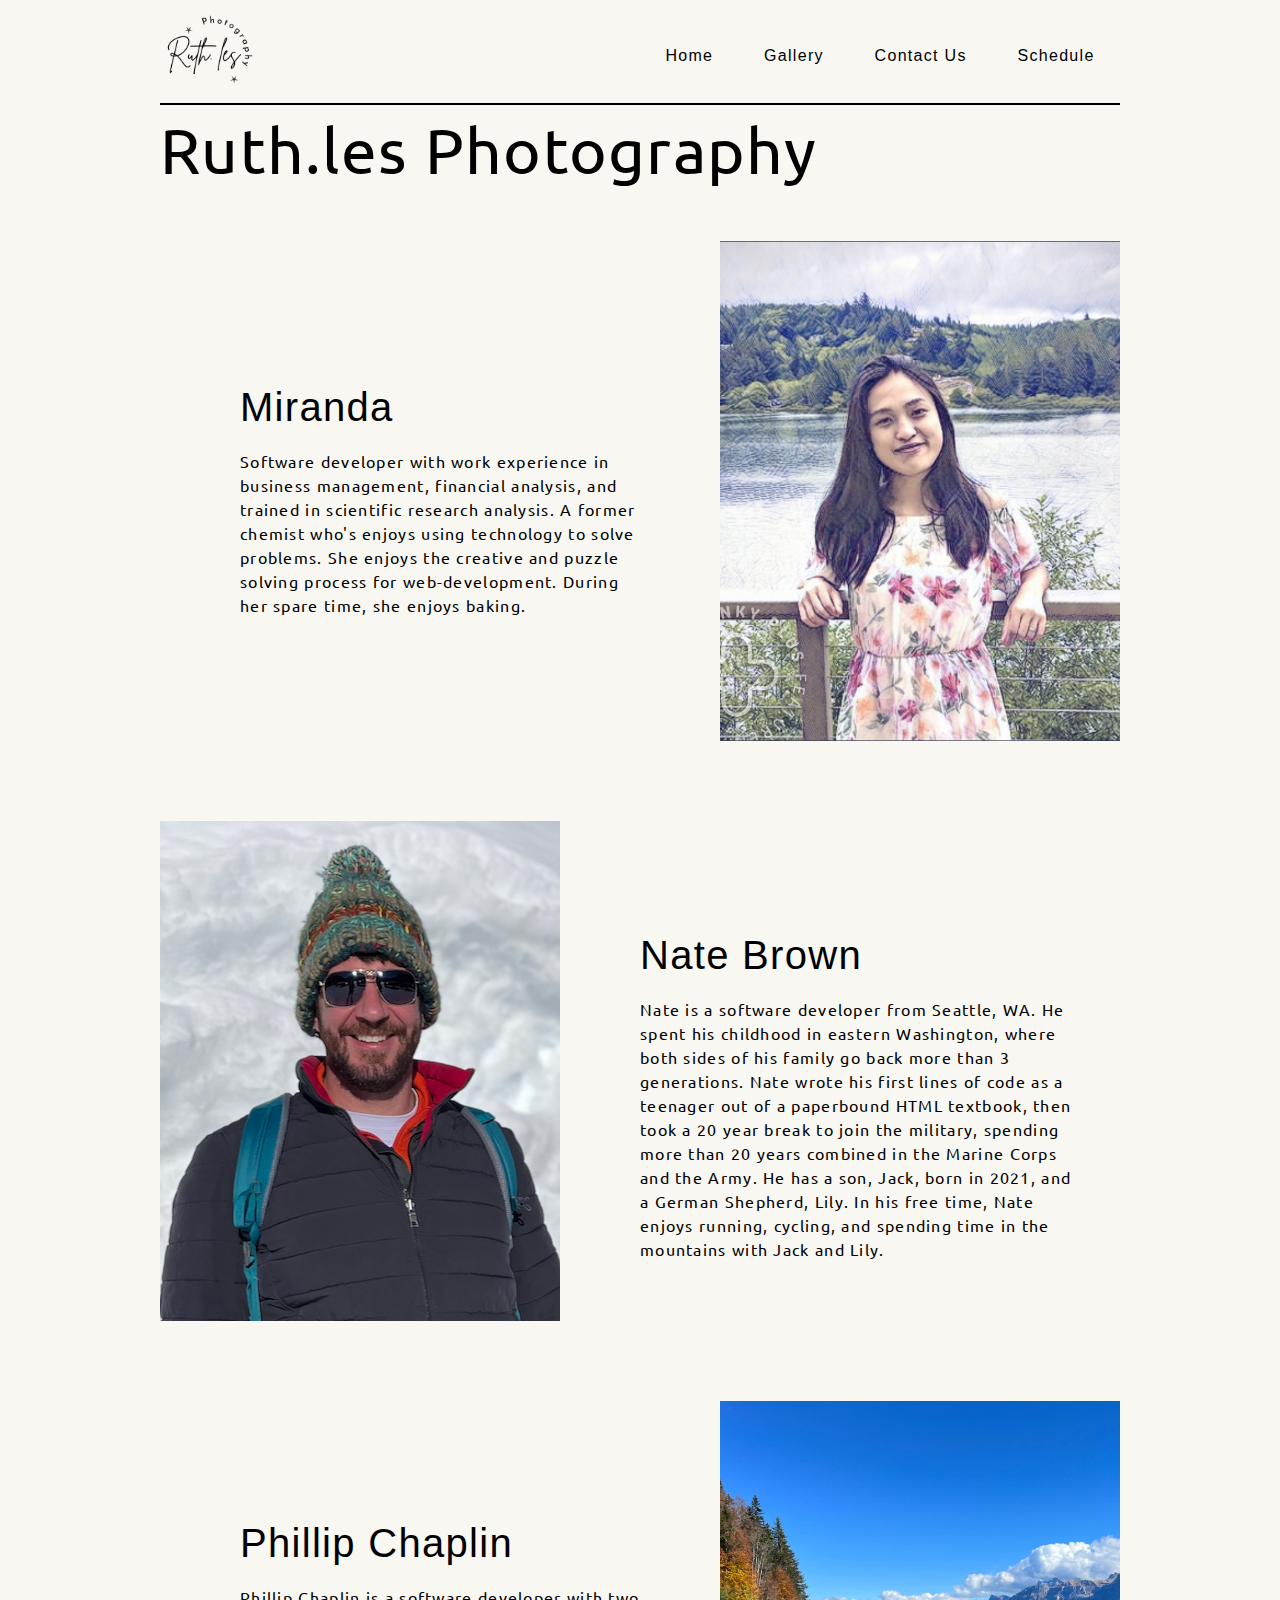
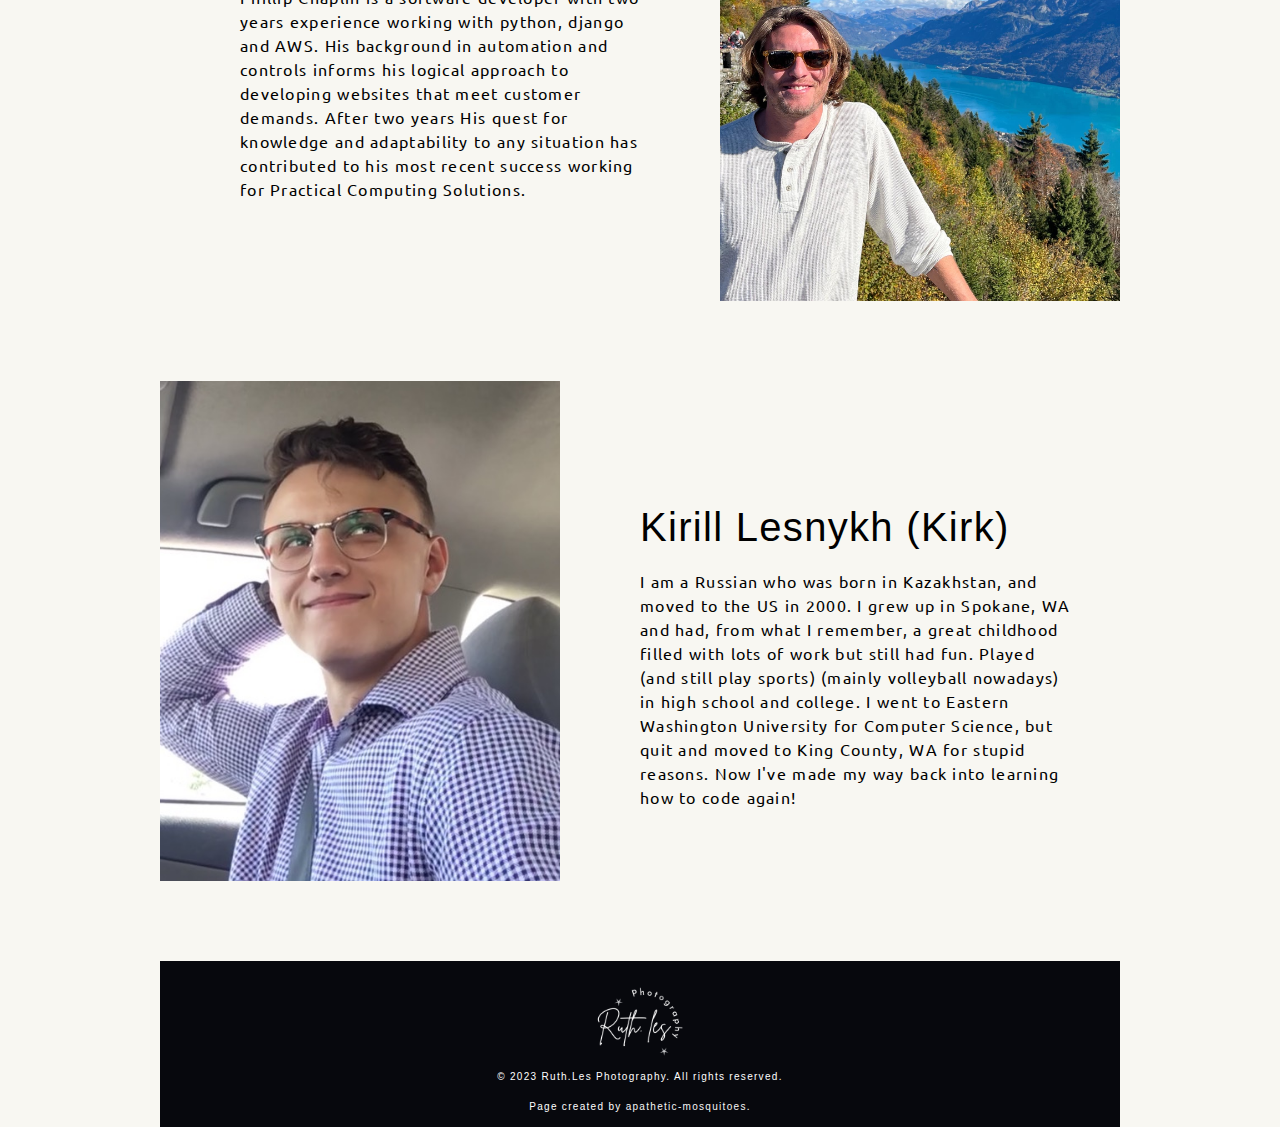
==== about-us.html @ 4361f5df "footer styled Merge branch 'dev' of https://github.com/apathetic-mosquitoes/ruthless into footer-sty" ====
<!DOCTYPE html>
<html lang="en">
<head>
    <meta charset="UTF-8">
    <meta http-equiv="X-UA-Compatible" content="IE=edge">
    <meta name="viewport" content="width=device-width, initial-scale=1.0">
    <title>Document</title>
    <link rel="stylesheet" href="css/reset.css">
    <link rel="stylesheet" href="css/style.css">
    <link rel="stylesheet" href="css/about-us.css">
    <link href="https://fonts.googleapis.com/css2?family=Ubuntu:wght@300;400&display=swap" rel="stylesheet">
</head>
<body>
    <header>
        <nav>
            <div class="logo">
                <a href="#"><img src= "img/Logo.png" alt="ruth.less photo logo" id="logo"/></a>
            </div>
            <div class="list-items">
                <ul>
                    <li><a href="index.html">Home</a></li>
                    <li><a href="gallery.html">Gallery</a></li>
                    <li><a id="contact-us" href="index.html#contactSection">Contact Us</a></li>
                    <li><a id="schedule" href="index.html#apptSection">Schedule</a></li>
                </ul>
            </div>
        </nav>
    </header>

    <main>
        <h1>Ruth.les Photography</h1>
        <div class="developer-profile">
            <img src="img/about-us/me_sketch.png" alt="an image of one of the developers for the site">
            <section>
                <h3>Miranda</h3>
                <p> Software developer with work experience in business management, financial analysis, and trained in scientific research analysis. A former chemist who's enjoys using technology to solve problems. She enjoys the creative and puzzle solving process for web-development. During her spare time, she enjoys baking.</p>
            </section>
            
        </div>

        <div class="developer-profile">
            <img src="img/photos/Nate-about-me-photo.png">
            <section>
                <h3>Nate Brown</h3>
                <p>Nate is a software developer from Seattle, WA. He spent his childhood in eastern Washington, where both sides of his family go back more than 3 generations. Nate wrote his first lines of code as a teenager out of a paperbound HTML textbook, then took a 20 year break to join the military, spending more than 20 years combined in the Marine Corps and the Army. He has a son, Jack, born in 2021, and a German Shepherd, Lily. In his free time, Nate enjoys running, cycling, and spending time in the mountains with Jack and Lily.
            </section>

        </div>

        <div class="developer-profile">
            <img src="img/photos/phil-about-us.jpg" alt="picture of phillip">
            <section>
                <h3>Phillip Chaplin</h3>
                <p>
                    Phillip Chaplin is a software developer with two years experience working with python, django and AWS.  His background in automation and controls informs his logical approach to developing websites that meet customer demands. After two years  His quest for knowledge and adaptability to any situation has contributed to his most recent success working for Practical Computing Solutions.  
                </p>
            </section>
        </div>

        <div class="developer-profile">
            <img src="/img/photos/Kirk.jpg" id="kirk" alt="Shnazzy picture of Kirk">
            <section>
                <h3>Kirill Lesnykh (Kirk)</h3>
                <p>I am a Russian who was born in Kazakhstan, and moved to the US in 2000. I grew up in Spokane, WA and had, from what I remember, a great childhood filled with lots of work but still had fun. Played (and still play sports) (mainly volleyball nowadays) in high school and college. I went to Eastern Washington University for Computer Science, but quit and moved to King County, WA for stupid reasons. Now I've made my way back into learning how to code again!</p>
            </section>

        </div>
            
    </main>
    <footer>
        <img src="img/Logo.png" alt="ruthles logo">
        <!-- copyright info -->
        <div id="footer-copyright">
            <p>© 2023 Ruth.Les Photography. All rights reserved.</p>
        </div>
        <!-- page creator info -->
        <div id="footer-creators">
            <p>Page created by <a href="about-us.html" alt="apathetic-mosquitoes">apathetic-mosquitoes</a>.</p> 
        </div>
    </footer>
    <script src="js/about-us.js"></script>
</body>
</html>
---- css/style.css ----
* {
    margin: 0px;
    padding: 0px;
    box-sizing: border-box;
    line-height: 1.5rem;
    letter-spacing: 1.3px;
}

/* Color Palette: Stick to logo-imgback for all backgrounds
- all text is black
- the only other color we will use is pictures
*/
:root{
    --dark-green: #658864;
    --dark-tan: #B7B78A;
    --light-gray: #DDDDDD;
    --logo-imgback: #f8f7f2;
}

body{
    background-color: var(--logo-imgback);
    font-family: 'Ubuntu', sans-serif;
}

h1{
    margin-top: 2rem;
    margin-bottom: 1rem;
    font-size: 4rem;
    transition: 0.4s;
}

#heroImg{
    max-width:100%;
    height:auto;
}

#ruthImg {
    max-width: 50%;
}

header {
    background-color: var(--logo-imgback);
    width: 960px;
    height: 105px;
    margin: auto;
    font-size: 1.5rem;
    font-family: 'Ubuntu', sans-serif;
}

li > a {
    /* border: 2px solid black; */
    text-decoration: none;
    color: black;
    font-size: 1rem;
    font-family:'Lucida Sans', 'Lucida Sans Regular', 'Lucida Grande', 'Lucida Sans Unicode', Geneva, Verdana, sans-serif;
}

nav {
    width:960px;
    display: flex;
    background-color: var(--logo-imgback);
    justify-content: space-between;
    border-bottom: 2px solid black;
    position: fixed;
    width: 960px;
    margin: auto;
}

.list-items {
    display: flex;
    align-items: center;
    width: 50%;
}

nav ul {
    display: flex;
    justify-content: space-around;
    align-items: center;
    flex-basis: 100%;
    list-style-type: none;
    
}

main {
    width: 960px;
    margin: auto;
}

footer{
    width: 960px;
    margin: auto;
}

#heroImg {
  margin: auto;
}

.aboutRuth{
    display: flex;
    justify-content: space-between;
    align-items: center;
    width: 100%;
    margin: 0 auto;
}

#aboutRuth{
    margin-right: 4rem;
    margin-left: 5px;
    width: 400px;
}

#aboutRuth h3 {
    font-family: 'Lucida Sans', 'Lucida Sans Regular', 'Lucida Grande', 'Lucida Sans Unicode', Geneva, Verdana, sans-serif;
    font-size: 30px;
    margin-bottom: 20px;
}

#services {
    font-family: 'Lucida Sans', 'Lucida Sans Regular', 'Lucida Grande', 'Lucida Sans Unicode', Geneva, Verdana, sans-serif;
    font-size: 30px;
    margin-bottom: 20px;
}

#ruthImg{
    margin: 1rem 0rem 1rem 0rem;
}

.services {
    margin: auto;
    display: grid;
    grid-template-columns:1fr 1fr 1fr;
    grid-template-rows: 40px 500px;
    column-gap: 28px;
    justify-content: contain;
}

.services h3 {
    grid-column-start: 1;
    grid-column-end: 4;
}   
#weddingsOffer {
    grid-column-start: 1;
    grid-column-end: 2;
    grid-row-start: 2;
    grid-row-end: 3;
}
#weddingsOffer > a > img, #portraitsOffer > a > img, #maternityOffer > a > img{
    max-width: 300px;
}

.bookAppt > img{
    max-height: 440px;
}

.contactRuth > img{
    max-height: 225px;
}

/* leave for scrolling */
#contactSection {
    padding-top: 8.5rem;
}

/* leave for scrolling  */
#apptSection {
    padding-top: 8rem;
}
.cancelAppt > img{
    max-height: 225px;
}

#portraitsOffer {
    grid-column-start: 2;
    grid-column-end: 3;
    grid-row-start: 2;
    grid-row-end: 3;
}

#maternityOffer {
    grid-column-start: 3;
    grid-column-end: 4;
    grid-row-start: 2;
    grid-row-end: 3;
}

.bookAppt, .contactRuth, .cancelAppt{
    width: 100%;
    margin: 0rem auto 7rem auto;
    display: flex;
    justify-content: space-between;
    /* align-content: center; */
}

/* centers the image in the section */
.bookAppt img {
    margin: auto;
}

/* centers the image in the section */
.contactRuth img {
    margin:auto;
}


fieldset{
    border: solid black 1px;
}
 
.contactRuth form{
    width: 75%; 
}


/* label {
    display: block;
    width: 100%;
    margin: 20px;
} */
/* label input{
    display: block;
    width:93%;
} */

#appt-section {
    margin-top: 2rem;
    padding: 2.5rem;
    border: 1px solid black;
}

input, select {
    width: 100%;
    padding: 12px 20px;
    margin: 8px 0;
    display: inline-block;
    border: 1px solid #ccc;
    border-radius: 4px;
}

.submit{
    width: 150px;
    margin-left:75%;
}

fieldset {
    padding: 1rem;
    margin: .5rem;
}


#logo {
    width: 100px;
    height: 100px;
    object-fit: cover;
}

.noShow {
  display: none;
}

.form-group {
    display: grid;
    grid-template-columns: 1fr 1fr;
    grid-template-rows: 1fr;
}

.btn-grad {
    background-image: linear-gradient(to right, #314755 0%, #26a0da  51%, #314755  100%);
    text-align: center;
    text-transform: uppercase;
    transition: 0.5s;
    background-size: 200% auto;
    color: white;            
    box-shadow: 0 0 20px #eee;
    border-radius: 10px;

  }

  .btn-grad:hover {
    background-position: right center; /* change the direction of the change here */
    color: #fff;
    text-decoration: none;
  }


#kirk {
    max-width: 400px;
}

/* Styling for the footer and its children  */
footer {
    position: absolute bottom;
    background:#07080D;
    font-family:Verdana, Geneva, Tahoma, sans-serif;
    font-size: 10px;
    display: grid;
    text-align: center;
    grid-template-rows: 1px 10px 100px 30px 25px;
    color:#ffffffff;
}

footer img{
    grid-row-start: 3;
    grid-row-end: 4;
    height: 100px;
    margin: 0 auto;
    filter:invert(100%)
}

#footer-copyright {
    grid-row-start: 4;
    grid-row-end:5;
}

#footer-creators {
    grid-row-start: 5;
}

#footer-creators p a{
    text-decoration: none;
    color: whitesmoke;
}
---- css/about-us.css ----
* {
  box-sizing: border-box;
  line-height: 1.5rem;
  letter-spacing: 1.3px;
}

body {
  background-color: var(--logo-imgback);
  font-family: 'Ubuntu', sans-serif;
}

header {
  background-color: var(--logo-imgback);
  width: 960px;
  height: 105px;
  margin: auto;
}

li > a {
  text-decoration: none;
  color: black;
  font-size: 1rem;
  font-family:'Lucida Sans', 'Lucida Sans Regular', 'Lucida Grande', 'Lucida Sans Unicode', Geneva, Verdana, sans-serif;
}

nav {
  width:960px;
  display: flex;
  background-color: var(--logo-imgback);
  justify-content: space-between;
  border-bottom: 2px solid black;
  position: fixed;
  width: 960px;
  margin: auto;
}

.list-items {
  display: flex;
  align-items: center;
  width: 50%;
}

nav ul {
  display: flex;
  justify-content: space-around;
  align-items: center;
  flex-basis: 100%;
  list-style-type: none;
  
}

main {
  width: 960px;
  margin: 0 auto;
  /* border: 2px solid black; */
}

.developer-profile{
  margin: 5rem 0;
  display: flex;
  justify-content: center;
  align-items: center;
}

.developer-profile:nth-child(odd) section {

  margin: 5rem 3rem 3rem 5rem;
}

.developer-profile:nth-child(even) {
  flex-direction: row-reverse;
  margin-left: 0;
}

.developer-profile:nth-child(even) section {
  margin: 3rem 5rem 3rem 5rem;
}

h3 {
  font-family: 'Lucida Sans', 'Lucida Sans Regular', 'Lucida Grande', 'Lucida Sans Unicode', Geneva, Verdana, sans-serif;
  font-size: 40px;
  margin: 30px 0px 30px 0;
}

.developer-profile img {
  width:400px;
  height: 500px;
  object-fit: cover;
}
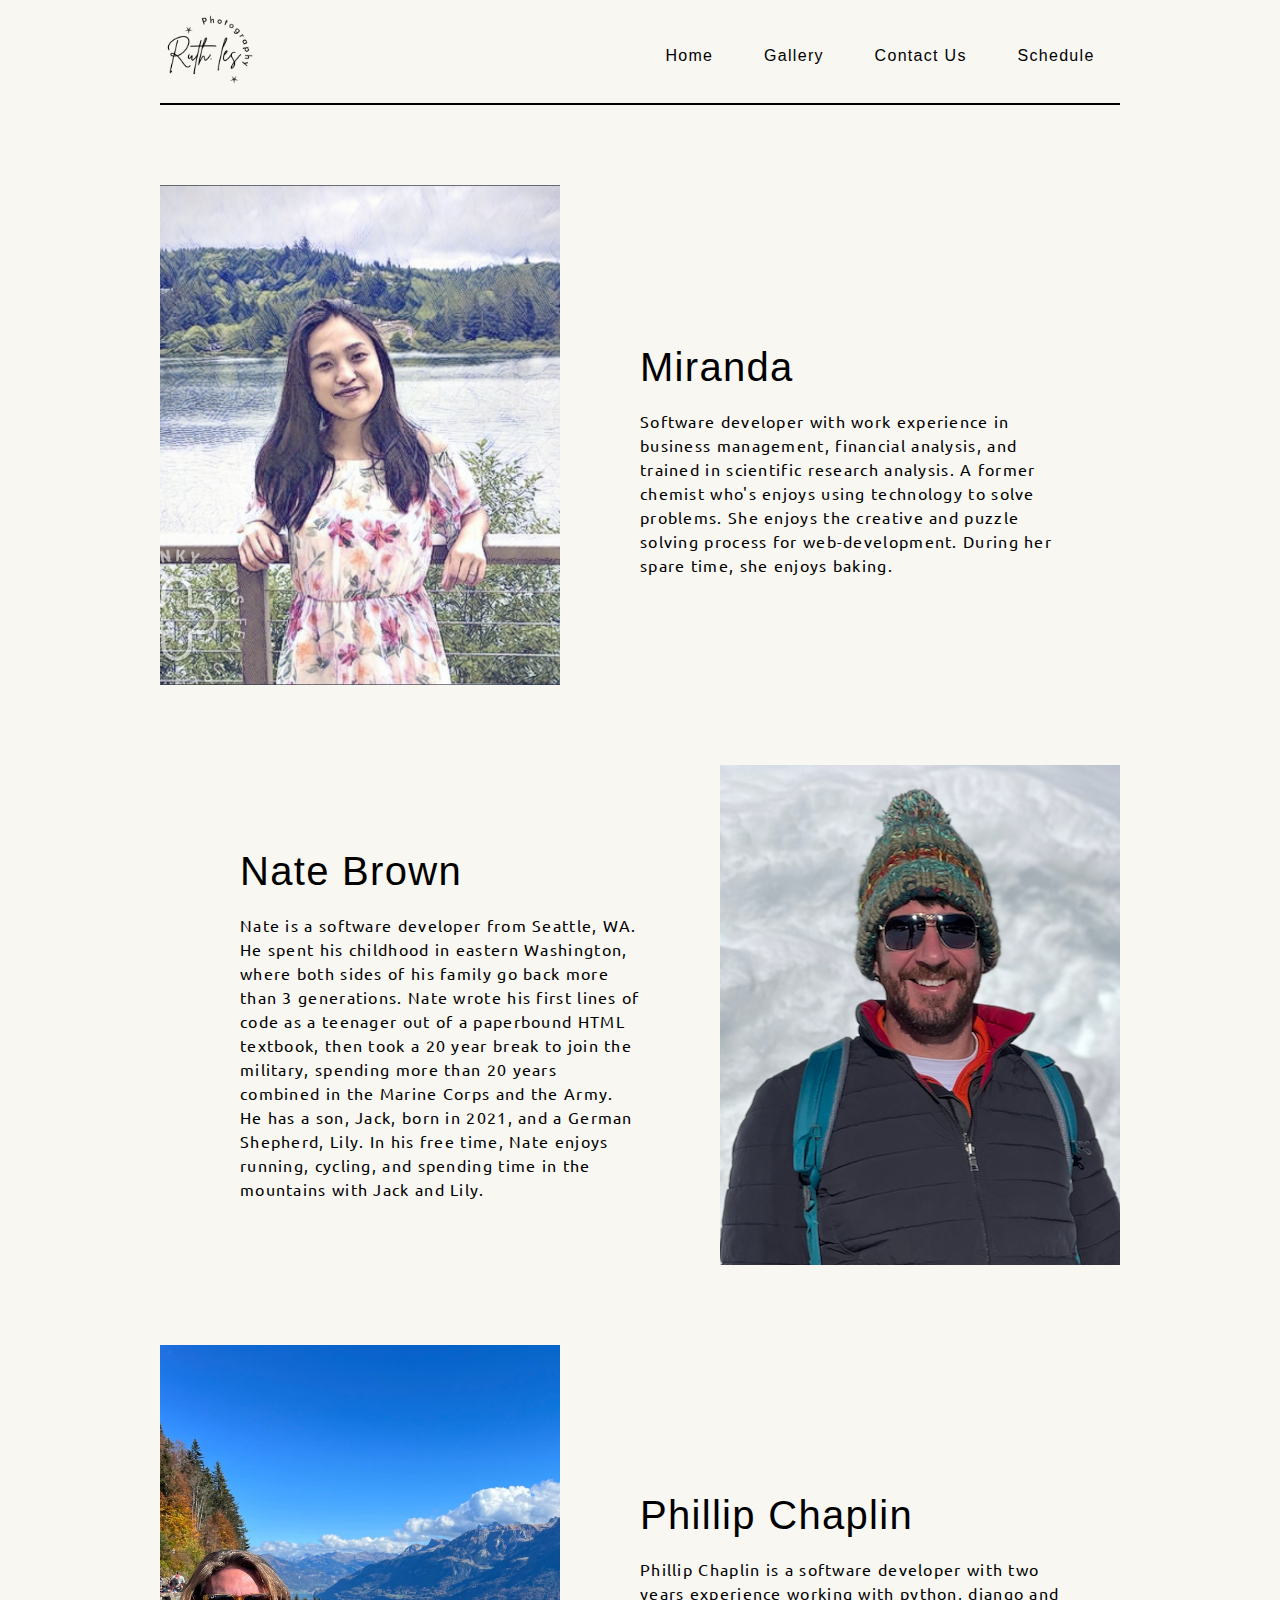
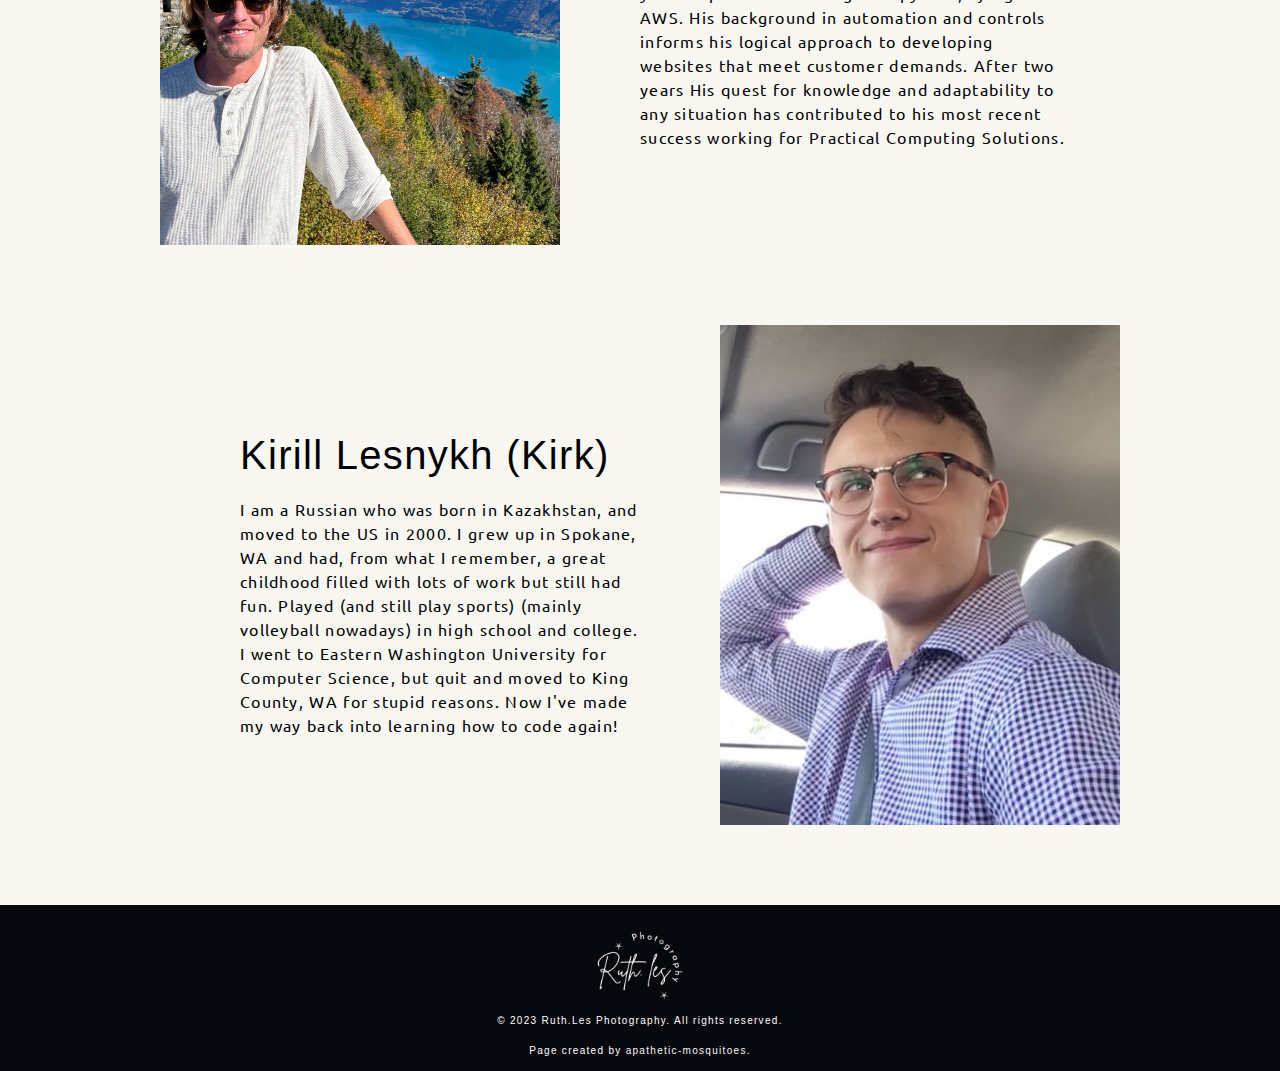
==== commit 2c0a394f: "styling on h1 and buttons" ====
--- a/about-us.html
+++ b/about-us.html
@@ -14,7 +14,7 @@
     <header>
         <nav>
             <div class="logo">
-                <a href="#"><img src= "img/Logo.png" alt="ruth.less photo logo" id="logo"/></a>
+                <a href="index.html"><img src= "img/Logo.png" alt="ruth.less photo logo" id="logo"/></a>
             </div>
             <div class="list-items">
                 <ul>
@@ -28,7 +28,6 @@
     </header>
 
     <main>
-        <h1>Ruth.les Photography</h1>
         <div class="developer-profile">
             <img src="img/about-us/me_sketch.png" alt="an image of one of the developers for the site">
             <section>
@@ -58,7 +57,7 @@
         </div>
 
         <div class="developer-profile">
-            <img src="/img/photos/Kirk.jpg" id="kirk" alt="Shnazzy picture of Kirk">
+            <img src="img/photos/Kirk.jpg" id="kirk" alt="Shnazzy picture of Kirk">
             <section>
                 <h3>Kirill Lesnykh (Kirk)</h3>
                 <p>I am a Russian who was born in Kazakhstan, and moved to the US in 2000. I grew up in Spokane, WA and had, from what I remember, a great childhood filled with lots of work but still had fun. Played (and still play sports) (mainly volleyball nowadays) in high school and college. I went to Eastern Washington University for Computer Science, but quit and moved to King County, WA for stupid reasons. Now I've made my way back into learning how to code again!</p>
--- a/css/style.css
+++ b/css/style.css
@@ -22,11 +22,19 @@
     font-family: 'Ubuntu', sans-serif;
 }
 
-h1{
-    margin-top: 2rem;
-    margin-bottom: 1rem;
-    font-size: 4rem;
+#hero-container {
+    position: relative;
+}
+
+#homepage-h1{
+    position:absolute;
+    bottom: 50px;
+    right: 30px;
+    color: white;
+    font-size: 6rem;
     transition: 0.4s;
+    /* font-family: 'Zeyada', cursive; */
+    font-family: 'Fuggles', cursive;
 }
 
 #heroImg{
@@ -86,10 +94,6 @@
     margin: auto;
 }
 
-footer{
-    width: 960px;
-    margin: auto;
-}
 
 #heroImg {
   margin: auto;
@@ -200,11 +204,6 @@
 .contactRuth img {
     margin:auto;
 }
-
-
-fieldset{
-    border: solid black 1px;
-}
  
 .contactRuth form{
     width: 75%; 
@@ -236,15 +235,13 @@
     border-radius: 4px;
 }
 
-.submit{
-    width: 150px;
-    margin-left:75%;
-}
-
 fieldset {
     padding: 1rem;
     margin: .5rem;
-}
+    border: solid black 1px;
+    border-radius: 4px;
+    }
+
 
 
 #logo {
@@ -262,7 +259,7 @@
     grid-template-columns: 1fr 1fr;
     grid-template-rows: 1fr;
 }
-
+/*
 .btn-grad {
     background-image: linear-gradient(to right, #314755 0%, #26a0da  51%, #314755  100%);
     text-align: center;
@@ -277,10 +274,40 @@
 
   .btn-grad:hover {
     background-position: right center; /* change the direction of the change here */
+/*
     color: #fff;
     text-decoration: none;
   }
-
+  */
+
+  .submit {
+    font-size: 15px;
+    width: 150px;
+    height:40px;
+    padding: 0;
+    border: solid rgba(0, 0, 0, 0.178) 1px;
+    border-radius: 4px;
+
+    background:
+      conic-gradient(            #fff 0 90deg, #fff0 0) bottom left,
+      conic-gradient(            #000 0 90deg, #fff0 0) bottom left,
+      conic-gradient(from  90deg,#fff 0 90deg, #fff0 0) top left,
+      conic-gradient(from  90deg,#000 0 90deg, #fff0 0) top left,
+      conic-gradient(from 180deg,#fff 0 90deg, #fff0 0) top right,
+      conic-gradient(from 180deg,#000 0 90deg, #fff0 0) top right,
+      conic-gradient(from -90deg,#fff 0 90deg, #fff0 0) bottom right,
+      conic-gradient(from -90deg,#000 0 90deg, #fff0 0) bottom right,
+      #000;
+    -webkit-background-clip:text,padding-box;
+            background-clip:text,padding-box;
+    background-size: 202% 202%;
+    transition: 0.25s;
+  }
+  
+  .submit:hover {  
+    background-position: center;
+    color:white;
+   }
 
 #kirk {
     max-width: 400px;
@@ -298,6 +325,8 @@
     color:#ffffffff;
 }
 
+
+
 footer img{
     grid-row-start: 3;
     grid-row-end: 4;
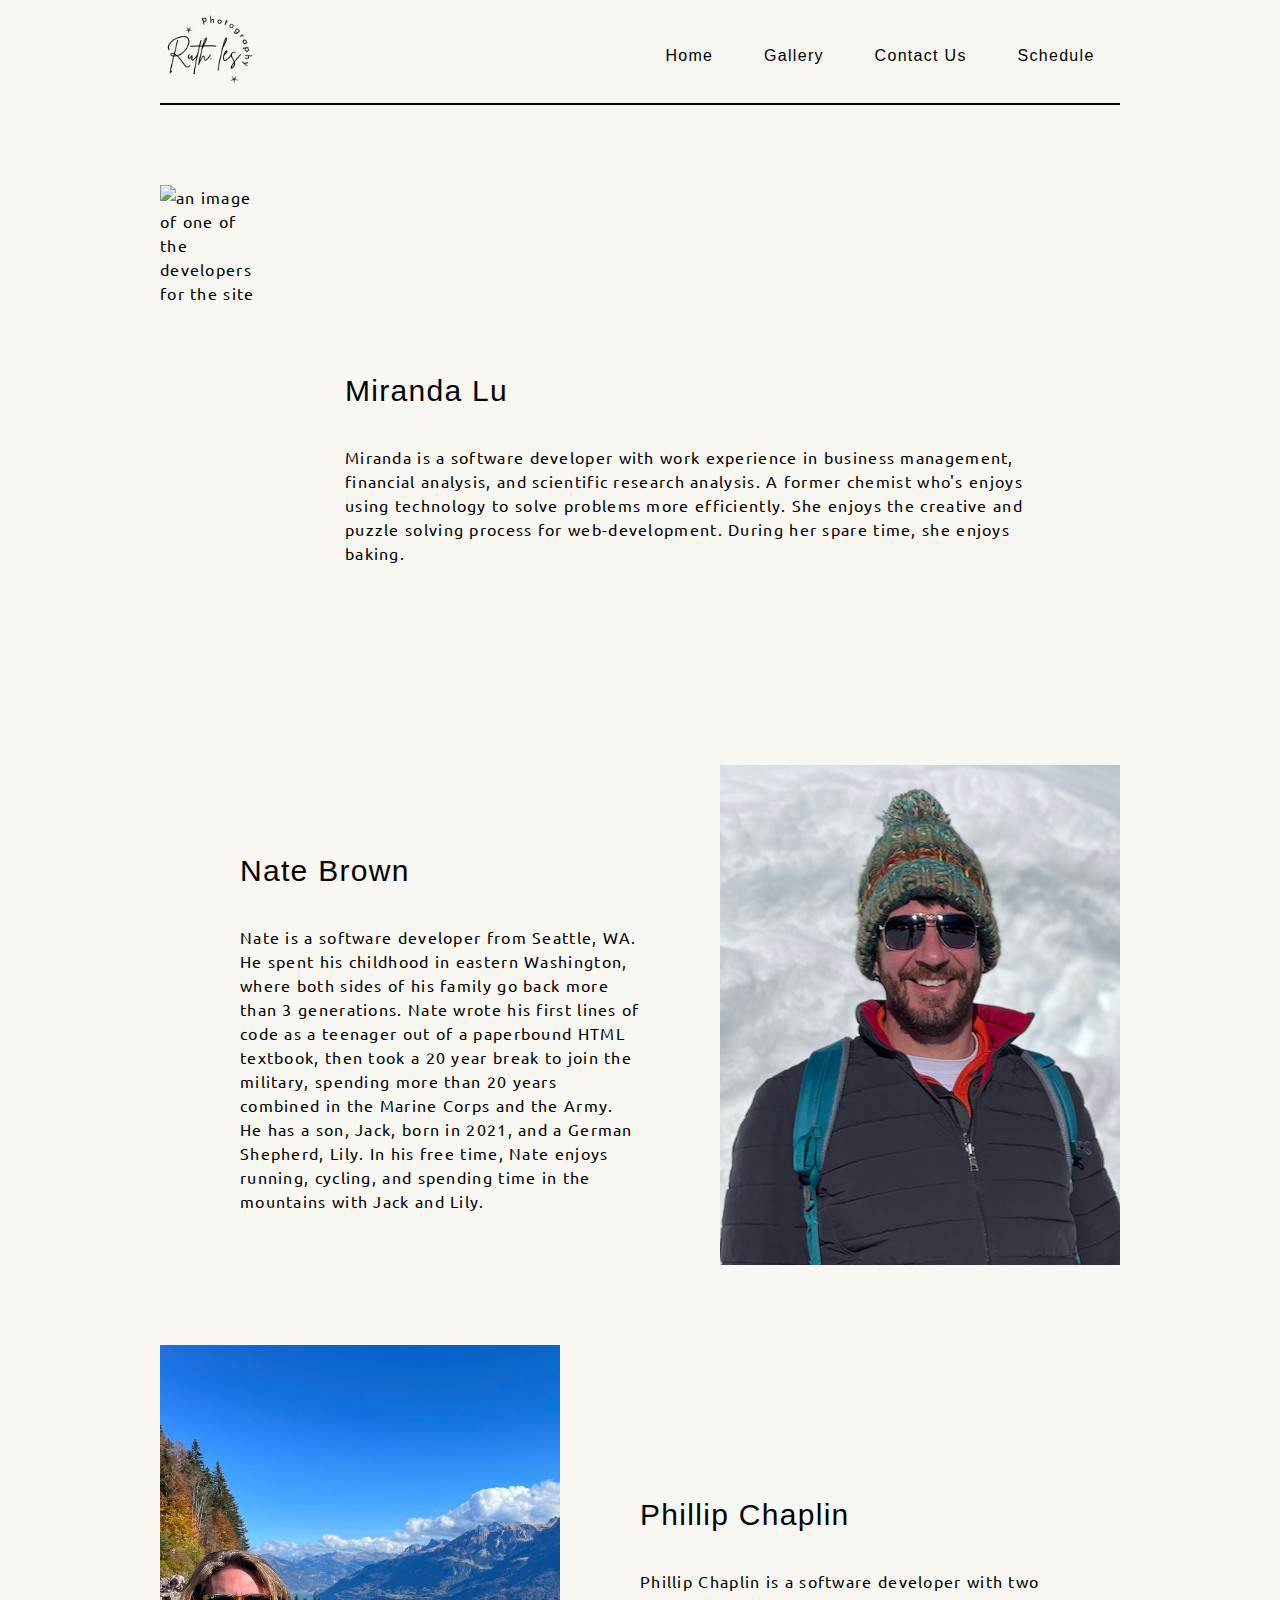
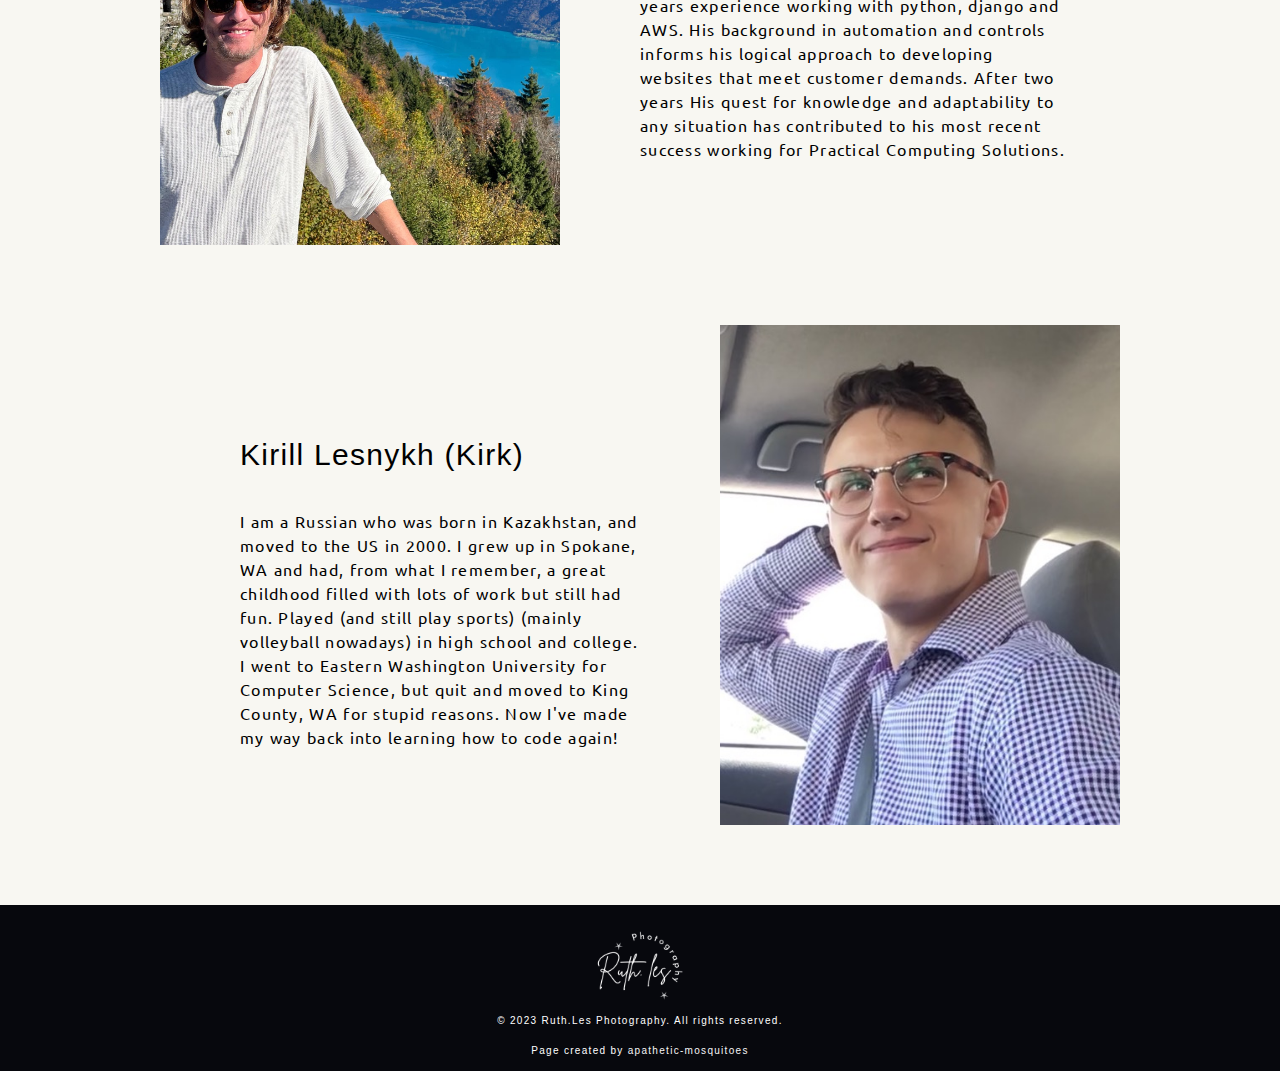
==== commit 02ddb5a2: "changes for miranda intro, bug fixing, image hover over" ====
--- a/about-us.html
+++ b/about-us.html
@@ -29,10 +29,10 @@
 
     <main>
         <div class="developer-profile">
-            <img src="img/about-us/me_sketch.png" alt="an image of one of the developers for the site">
+            <img src="img/about-us/miranda.png" alt="an image of one of the developers for the site">
             <section>
-                <h3>Miranda</h3>
-                <p> Software developer with work experience in business management, financial analysis, and trained in scientific research analysis. A former chemist who's enjoys using technology to solve problems. She enjoys the creative and puzzle solving process for web-development. During her spare time, she enjoys baking.</p>
+                <h3>Miranda Lu</h3>
+                <p> Miranda is a software developer with work experience in business management, financial analysis, and scientific research analysis. A former chemist who's enjoys using technology to solve problems more efficiently. She enjoys the creative and puzzle solving process for web-development. During her spare time, she enjoys baking.</p>
             </section>
             
         </div>
@@ -74,9 +74,10 @@
         </div>
         <!-- page creator info -->
         <div id="footer-creators">
-            <p>Page created by <a href="about-us.html" alt="apathetic-mosquitoes">apathetic-mosquitoes</a>.</p> 
+            <p>Page created by <a href="about-us.html" alt="apathetic-mosquitoes">apathetic-mosquitoes</a></p> 
         </div>
     </footer>
+    
     <script src="js/about-us.js"></script>
 </body>
 </html>--- a/css/style.css
+++ b/css/style.css
@@ -72,6 +72,7 @@
     position: fixed;
     width: 960px;
     margin: auto;
+    z-index: 9;
 }
 
 .list-items {
@@ -86,7 +87,6 @@
     align-items: center;
     flex-basis: 100%;
     list-style-type: none;
-    
 }
 
 main {
@@ -104,7 +104,7 @@
     justify-content: space-between;
     align-items: center;
     width: 100%;
-    margin: 0 auto;
+    margin: 7rem auto 7rem 0;
 }
 
 #aboutRuth{
@@ -187,6 +187,7 @@
     grid-row-end: 3;
 }
 
+/* form styling */
 .bookAppt, .contactRuth, .cancelAppt{
     width: 100%;
     margin: 0rem auto 7rem auto;
@@ -347,4 +348,36 @@
 #footer-creators p a{
     text-decoration: none;
     color: whitesmoke;
-}+}
+
+/* ****image overlay when hovered**** */
+.services section {
+    position:relative;
+}
+.text {
+    /* border: 2px solid black; */
+    background-color: #ddddddc5;
+    position: absolute;
+    box-sizing: content-box;
+    text-align: center;
+    font-family: 'Zeyada', cursive;
+    font-size: 35px;
+    color:#07080D;
+    opacity:0;
+    transition: 0.4s ease-in-out;
+}
+
+#weddingsOffer a .text{
+    padding: 213px 97px;
+}
+#portraitsOffer a .text{
+    padding: 213px 93px;
+}
+
+#maternityOffer a .text{
+    padding: 214px 83px;
+}
+
+.text:hover {
+    opacity: 1;
+}
--- a/css/about-us.css
+++ b/css/about-us.css
@@ -78,8 +78,9 @@
 
 h3 {
   font-family: 'Lucida Sans', 'Lucida Sans Regular', 'Lucida Grande', 'Lucida Sans Unicode', Geneva, Verdana, sans-serif;
-  font-size: 40px;
+  font-size: 30px;
   margin: 30px 0px 30px 0;
+  line-height: 3rem;
 }
 
 .developer-profile img {
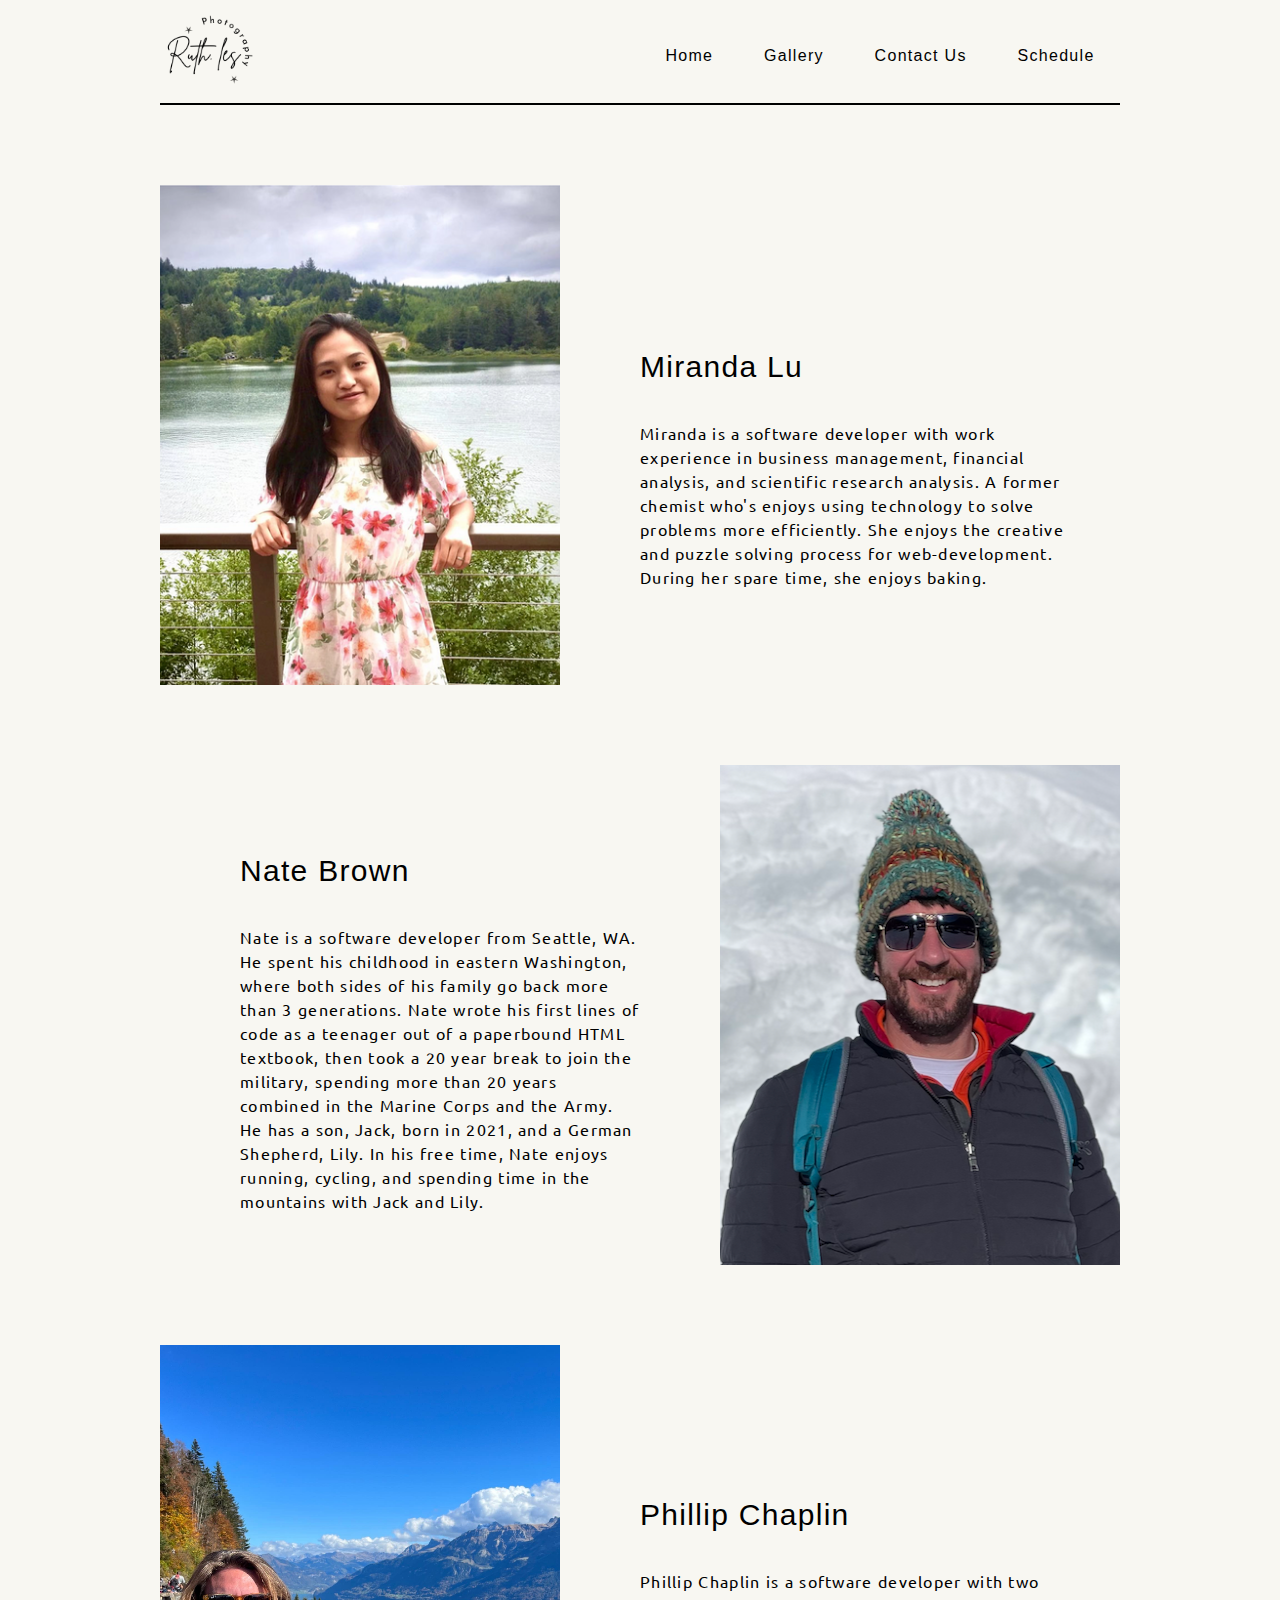
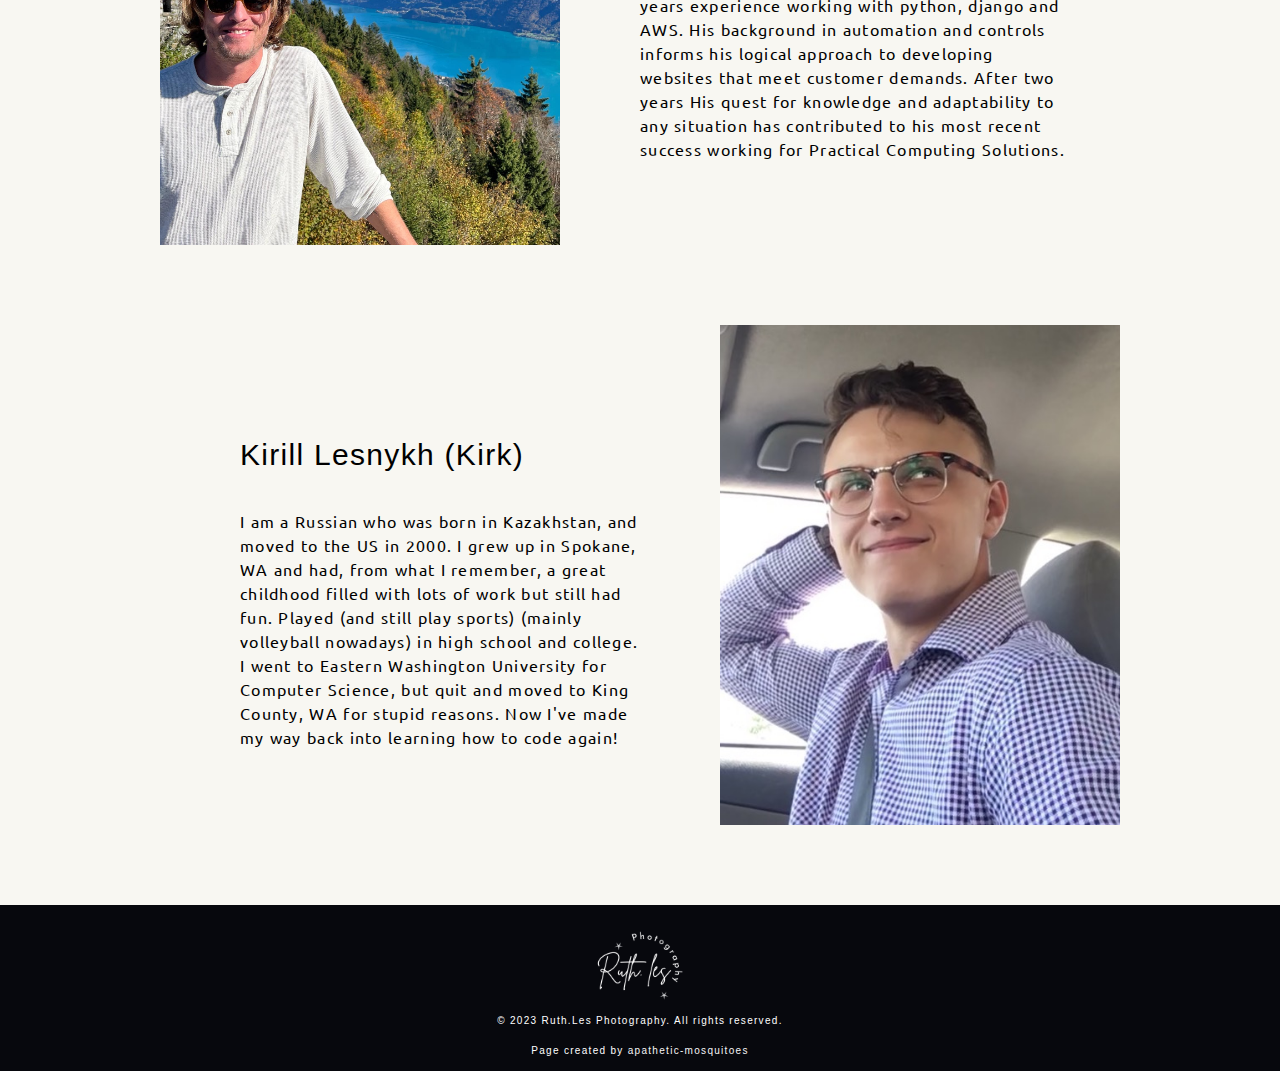
==== commit a1e579b8: "Update about-us.html" ====
--- a/about-us.html
+++ b/about-us.html
@@ -4,7 +4,7 @@
     <meta charset="UTF-8">
     <meta http-equiv="X-UA-Compatible" content="IE=edge">
     <meta name="viewport" content="width=device-width, initial-scale=1.0">
-    <title>Document</title>
+    <title>Ruth.les | About Us</title>
     <link rel="stylesheet" href="css/reset.css">
     <link rel="stylesheet" href="css/style.css">
     <link rel="stylesheet" href="css/about-us.css">
@@ -38,7 +38,7 @@
         </div>
 
         <div class="developer-profile">
-            <img src="img/photos/Nate-about-me-photo.png">
+            <img src="img/photos/Nate-about-me-photo.png" alt="big man Nate">
             <section>
                 <h3>Nate Brown</h3>
                 <p>Nate is a software developer from Seattle, WA. He spent his childhood in eastern Washington, where both sides of his family go back more than 3 generations. Nate wrote his first lines of code as a teenager out of a paperbound HTML textbook, then took a 20 year break to join the military, spending more than 20 years combined in the Marine Corps and the Army. He has a son, Jack, born in 2021, and a German Shepherd, Lily. In his free time, Nate enjoys running, cycling, and spending time in the mountains with Jack and Lily.
@@ -80,4 +80,4 @@
     
     <script src="js/about-us.js"></script>
 </body>
-</html>+</html>
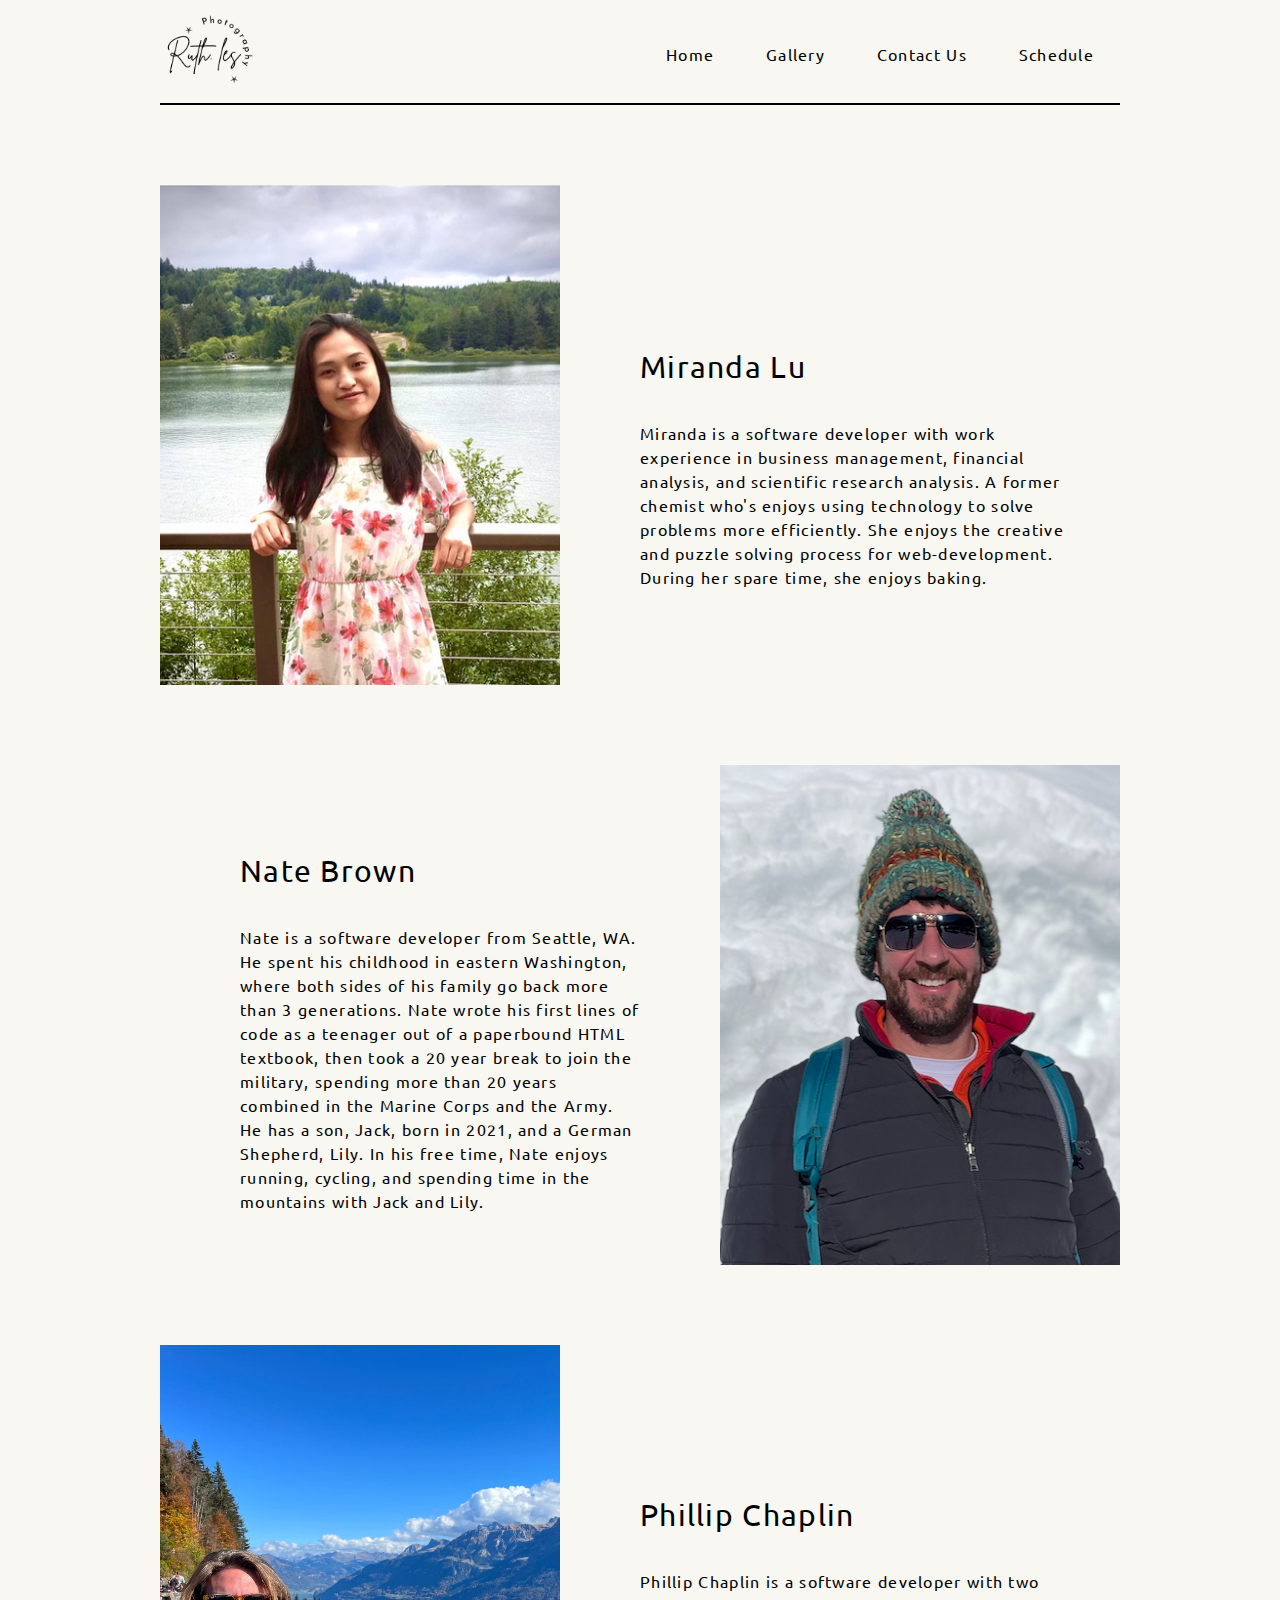
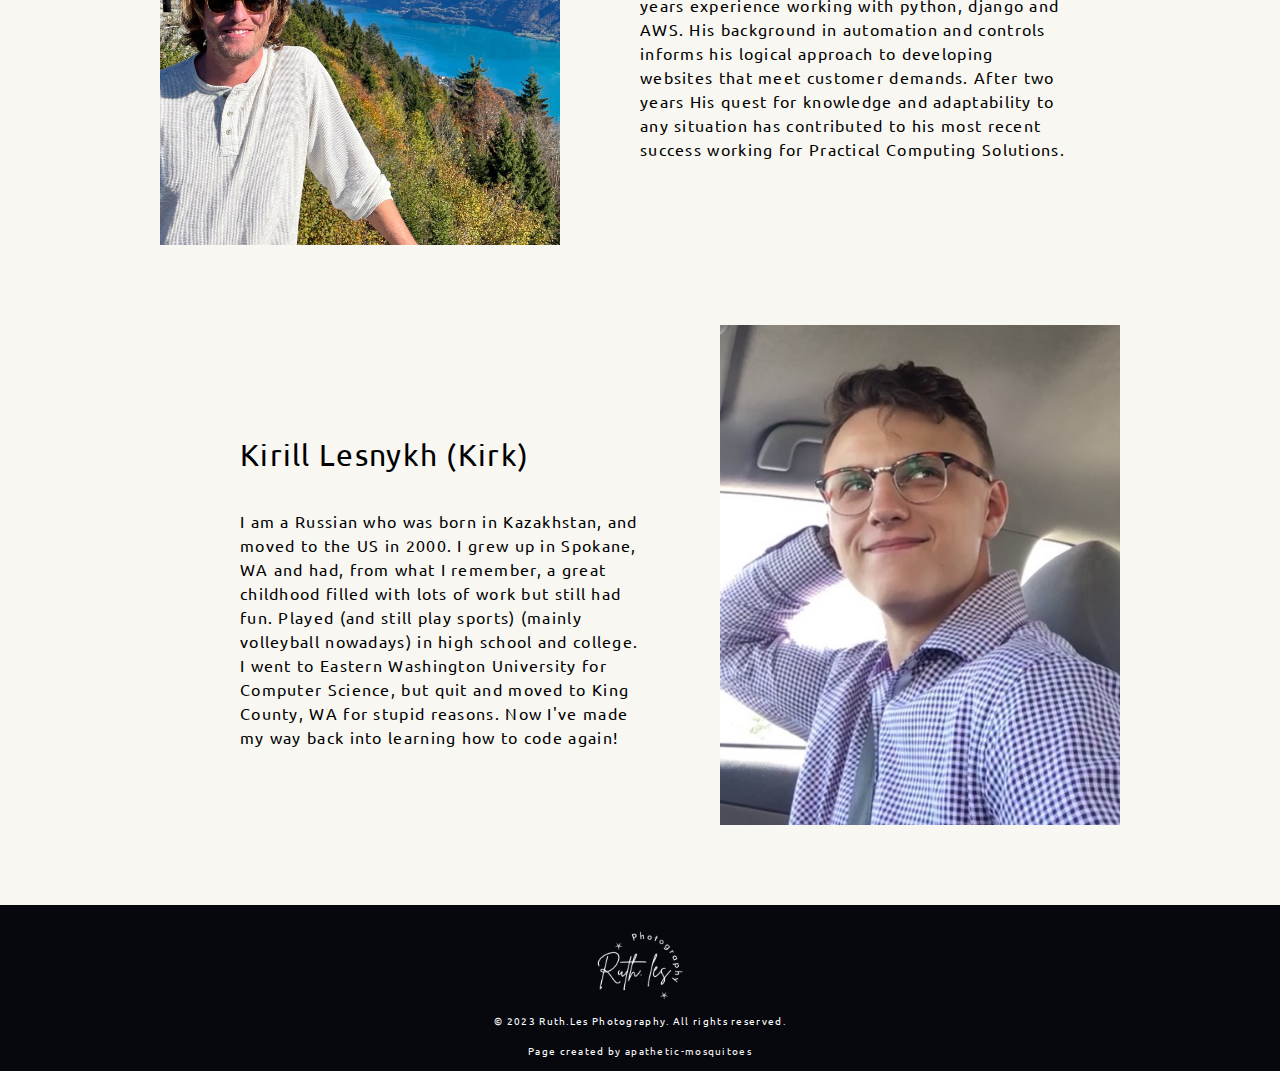
==== commit 02558692: "updated gallery and about pages with ubuntu" ====
--- a/about-us.html
+++ b/about-us.html
@@ -4,11 +4,15 @@
     <meta charset="UTF-8">
     <meta http-equiv="X-UA-Compatible" content="IE=edge">
     <meta name="viewport" content="width=device-width, initial-scale=1.0">
-    <title>Ruth.les | About Us</title>
+    <title>Document</title>
     <link rel="stylesheet" href="css/reset.css">
+    <link rel="preconnect" href="https://fonts.googleapis.com">
+    <link rel="preconnect" href="https://fonts.gstatic.com" crossorigin>
+    <link
+      href="https://fonts.googleapis.com/css2?family=Fuggles&family=Ubuntu:wght@300;400;500;700&family=Zeyada&display=swap"
+      rel="stylesheet">
     <link rel="stylesheet" href="css/style.css">
     <link rel="stylesheet" href="css/about-us.css">
-    <link href="https://fonts.googleapis.com/css2?family=Ubuntu:wght@300;400&display=swap" rel="stylesheet">
 </head>
 <body>
     <header>
@@ -80,4 +84,4 @@
     
     <script src="js/about-us.js"></script>
 </body>
-</html>
+</html>--- a/css/style.css
+++ b/css/style.css
@@ -5,6 +5,12 @@
     line-height: 1.5rem;
     letter-spacing: 1.3px;
 }
+
+/* google fonts
+font-family: 'Fuggles', cursive;
+font-family: 'Ubuntu', sans-serif;
+font-family: 'Zeyada', cursive;
+*/
 
 /* Color Palette: Stick to logo-imgback for all backgrounds
 - all text is black
@@ -20,7 +26,7 @@
 body{
     background-color: var(--logo-imgback);
     font-family: 'Ubuntu', sans-serif;
-}
+  }
 
 #hero-container {
     position: relative;
@@ -53,15 +59,15 @@
     margin: auto;
     font-size: 1.5rem;
     font-family: 'Ubuntu', sans-serif;
-}
+  }
 
 li > a {
     /* border: 2px solid black; */
     text-decoration: none;
     color: black;
     font-size: 1rem;
-    font-family:'Lucida Sans', 'Lucida Sans Regular', 'Lucida Grande', 'Lucida Sans Unicode', Geneva, Verdana, sans-serif;
-}
+    font-family: 'Ubuntu', sans-serif;
+  }
 
 nav {
     width:960px;
@@ -114,14 +120,14 @@
 }
 
 #aboutRuth h3 {
-    font-family: 'Lucida Sans', 'Lucida Sans Regular', 'Lucida Grande', 'Lucida Sans Unicode', Geneva, Verdana, sans-serif;
-    font-size: 30px;
+  font-family: 'Ubuntu', sans-serif;
+  font-size: 30px;
     margin-bottom: 20px;
 }
 
 #services {
-    font-family: 'Lucida Sans', 'Lucida Sans Regular', 'Lucida Grande', 'Lucida Sans Unicode', Geneva, Verdana, sans-serif;
-    font-size: 30px;
+  font-family: 'Ubuntu', sans-serif;
+  font-size: 30px;
     margin-bottom: 20px;
 }
 
@@ -318,7 +324,7 @@
 footer {
     position: absolute bottom;
     background:#07080D;
-    font-family:Verdana, Geneva, Tahoma, sans-serif;
+    font-family: 'Ubuntu', sans-serif;
     font-size: 10px;
     display: grid;
     text-align: center;
@@ -381,3 +387,8 @@
 .text:hover {
     opacity: 1;
 }
+
+
+button {
+  font-family: 'Ubuntu', sans-serif;
+}--- a/css/about-us.css
+++ b/css/about-us.css
@@ -20,7 +20,7 @@
   text-decoration: none;
   color: black;
   font-size: 1rem;
-  font-family:'Lucida Sans', 'Lucida Sans Regular', 'Lucida Grande', 'Lucida Sans Unicode', Geneva, Verdana, sans-serif;
+  font-family: 'Ubuntu', sans-serif;
 }
 
 nav {
@@ -77,7 +77,7 @@
 }
 
 h3 {
-  font-family: 'Lucida Sans', 'Lucida Sans Regular', 'Lucida Grande', 'Lucida Sans Unicode', Geneva, Verdana, sans-serif;
+  font-family: 'Ubuntu', sans-serif;
   font-size: 30px;
   margin: 30px 0px 30px 0;
   line-height: 3rem;
